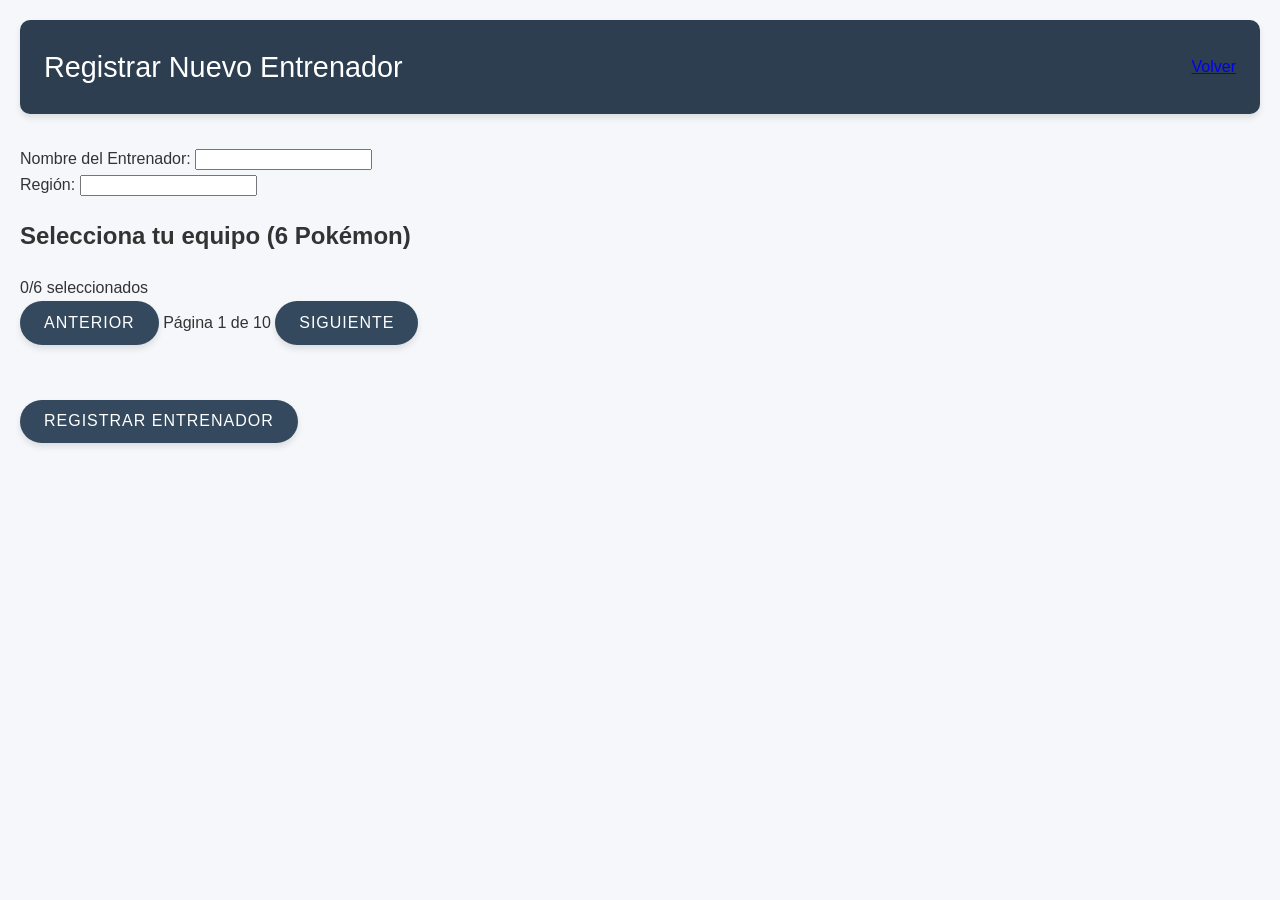
==== register.html @ a532c2db "Se agrega el Proyecto" ====
<!DOCTYPE html>
<html lang="es">
<head>
  <meta charset="UTF-8">
  <meta name="viewport" content="width=device-width, initial-scale=1.0">
  <title>Registrar Entrenador</title>
  <link rel="stylesheet" href="styles/main.css">
</head>
<body>
  <header>
    <h1>Registrar Nuevo Entrenador</h1>
    <a href="index.html">Volver</a>
  </header>
  
  <main>
    <form id="trainer-form">
      <div>
        <label for="name">Nombre del Entrenador:</label>
        <input type="text" id="name" required>
      </div>
      
      <div>
        <label for="region">Región:</label>
        <input type="text" id="region" required>
      </div>
      
      <h2>Selecciona tu equipo (6 Pokémon)</h2>
      <div id="selected-count">0/6 seleccionados</div>
      
      <div class="pagination">
        <button type="button" id="prev-page">Anterior</button>
        <span id="page-info">Página 1 de 10</span>
        <button type="button" id="next-page">Siguiente</button>
      </div>
      
      <div id="pokemon-grid"></div>
      
      <button type="submit">Registrar Entrenador</button>
    </form>
  </main>
  
  <script src="js/storage.js"></script>
  <script src="js/trainer.js"></script>
  <script src="js/pokemon.js"></script>
  <script src="js/register.js"></script>
</body>
</html>
---- styles/main.css ----
:root {
  --primary-color: #2c3e50;
  --secondary-color: #34495e;
  --light-color: #ecf0f1;
  --accent-color: #7f8c8d;
  --card-bg: #ffffff;
  --shadow: 0 4px 6px rgba(0, 0, 0, 0.1);
  --transition: all 0.3s ease;
  --selection-glow: rgba(44, 62, 80, 0.2);
}

body {
  font-family: 'Segoe UI', Tahoma, Geneva, Verdana, sans-serif;
  background-color: #f5f7fa;
  color: #333;
  line-height: 1.6;
  margin: 0;
  padding: 20px;
}

/* Encabezado */
header {
  background-color: var(--primary-color);
  color: white;
  padding: 1.5rem;
  border-radius: 10px;
  margin-bottom: 2rem;
  box-shadow: var(--shadow);
  display: flex;
  justify-content: space-between;
  align-items: center;
}

h1 {
  margin: 0;
  font-weight: 500;
  font-size: 1.8rem;
}

/* Botones */
button, .button {
  background-color: var(--secondary-color);
  color: white;
  border: none;
  padding: 0.8rem 1.5rem;
  border-radius: 25px;
  cursor: pointer;
  font-size: 1rem;
  transition: var(--transition);
  box-shadow: var(--shadow);
  text-transform: uppercase;
  letter-spacing: 1px;
  font-weight: 500;
}

button:hover, .button:hover {
  background-color: var(--primary-color);
  transform: translateY(-2px);
}

/* Tarjetas de Entrenadores */
.trainers-grid {
  display: grid;
  grid-template-columns: repeat(auto-fill, minmax(320px, 1fr));
  gap: 1.5rem;
}

.trainer-card {
  background-color: var(--card-bg);
  border-radius: 12px;
  overflow: hidden;
  box-shadow: var(--shadow);
  transition: var(--transition);
}

.trainer-card:hover {
  transform: translateY(-5px);
  box-shadow: 0 10px 20px rgba(0, 0, 0, 0.1);
}

.trainer-header {
  background-color: var(--secondary-color);
  color: white;
  padding: 1.2rem;
  border-top-left-radius: 12px;
  border-top-right-radius: 12px;
}

.trainer-header h2 {
  margin: 0;
  font-size: 1.4rem;
  font-weight: 500;
}

.trainer-header p {
  margin: 0.3rem 0 0;
  opacity: 0.9;
  font-size: 0.9rem;
}

/* Equipo Pokémon */
.pokemon-team {
  padding: 1.2rem;
  display: grid;
  grid-template-columns: repeat(auto-fill, minmax(140px, 1fr));
  gap: 1rem;
  background-color: #f8f9fa;
}

.pokemon-card {
  background-color: white;
  border-radius: 8px;
  padding: 1rem;
  box-shadow: 0 2px 4px rgba(0, 0, 0, 0.05);
  transition: var(--transition);
}

.pokemon-card:hover {
  box-shadow: 0 5px 15px rgba(0, 0, 0, 0.1);
}

.pokemon-card h3 {
  margin: 0 0 0.5rem;
  font-size: 1.1rem;
  color: var(--primary-color);
  border-bottom: 1px solid #eee;
  padding-bottom: 0.3rem;
}

/* Formulario de Registro */
.register-container {
  max-width: 800px;
  margin: 0 auto;
  background-color: white;
  border-radius: 12px;
  box-shadow: var(--shadow);
  padding: 2rem;
}

.trainer-form {
  display: flex;
  flex-direction: column;
  gap: 1.5rem;
}

.form-group {
  display: flex;
  flex-direction: column;
}

.form-group label {
  margin-bottom: 0.5rem;
  font-weight: 500;
  color: var(--secondary-color);
}

.form-group input {
  padding: 0.8rem;
  border: 1px solid #ddd;
  border-radius: 8px;
  font-size: 1rem;
  transition: var(--transition);
}

.form-group input:focus {
  border-color: var(--accent-color);
  outline: none;
  box-shadow: 0 0 0 3px rgba(127, 140, 141, 0.2);
}

/* Paginación */
.pagination-controls {
  display: flex;
  justify-content: center;
  align-items: center;
  gap: 15px;
  margin: 20px 0;
}

.page-button {
  background-color: var(--light-color);
  color: var(--primary-color);
  border: none;
  padding: 0.6rem 1.2rem;
  border-radius: 20px;
  cursor: pointer;
  transition: var(--transition);
}

.page-button:hover {
  background-color: #d5dbdb;
}

.page-button:disabled {
  opacity: 0.5;
  cursor: not-allowed;
}

.page-info {
  font-weight: 500;
  color: var(--secondary-color);
}

/* Grid de Pokémon - Efectos Mejorados */
#pokemon-grid {
  display: flex;
  flex-wrap: wrap;
  gap: 12px;
  margin: 20px 0;
  padding-bottom: 15px;
}

.pokemon-selection-card {
  flex: 0 0 auto;
  width: 120px;
  background-color: white;
  border: 2px solid #e0e0e0;
  border-radius: 10px;
  padding: 12px;
  display: flex;
  flex-direction: column;
  align-items: center;
  cursor: pointer;
  transition: all 0.4s cubic-bezier(0.25, 0.8, 0.25, 1);
  box-shadow: 0 2px 5px rgba(0,0,0,0.1);
  position: relative;
  overflow: hidden;
}

.pokemon-selection-card:hover {
  transform: translateY(-5px);
  box-shadow: 0 6px 12px rgba(0,0,0,0.15);
  border-color: var(--accent-color);
}

/* Estado seleccionado */
.pokemon-selection-card.selected {
  animation: cardSelected 0.6s ease forwards;
  border: 2px solid var(--primary-color);
  background: linear-gradient(to bottom, #ffffff 0%, #f8f9fa 100%);
  box-shadow: 0 5px 15px var(--selection-glow);
}

@keyframes cardSelected {
  0% { transform: translateY(0) scale(1); }
  50% { transform: translateY(-8px) scale(1.05); }
  100% { transform: translateY(-3px) scale(1.03); }
}

/* Indicador "Seleccionado" */
.pokemon-selection-card.selected::after {
  content: "✓ SELECCIONADO";
  position: absolute;
  top: 8px;
  right: 8px;
  background-color: var(--primary-color);
  color: white;
  padding: 3px 6px;
  border-radius: 10px;
  font-size: 9px;
  font-weight: bold;
  text-transform: uppercase;
  letter-spacing: 0.5px;
  box-shadow: 0 2px 4px rgba(0,0,0,0.1);
  animation: fadeIn 0.3s ease-out;
  z-index: 2;
}

@keyframes fadeIn {
  from { opacity: 0; transform: translateY(-5px); }
  to { opacity: 1; transform: translateY(0); }
}

/* Efecto de halo */
.pokemon-selection-card.selected::before {
  content: "";
  position: absolute;
  top: -2px;
  left: -2px;
  right: -2px;
  bottom: -2px;
  border-radius: 8px;
  background: radial-gradient(circle at center, rgba(44, 62, 80, 0.1) 0%, transparent 70%);
  animation: pulseGlow 2s infinite;
  z-index: 1;
}

@keyframes pulseGlow {
  0%, 100% { opacity: 0.6; }
  50% { opacity: 0.9; }
}

/* Imagen del Pokémon seleccionado */
.pokemon-selection-card.selected img {
  animation: float 3s ease-in-out infinite;
  filter: drop-shadow(0 3px 5px rgba(44, 62, 80, 0.2));
}

@keyframes float {
  0%, 100% { transform: translateY(0) rotate(0deg); }
  50% { transform: translateY(-6px) rotate(2deg); }
}

.pokemon-selection-card img {
  width: 64px;
  height: 64px;
  object-fit: contain;
  margin-bottom: 8px;
  transition: all 0.3s ease;
}

.pokemon-selection-card p {
  margin: 0;
  font-size: 14px;
  text-align: center;
  color: var(--primary-color);
  font-weight: 500;
}

/* Contador de selección mejorado */
.selected-counter {
  position: relative;
  display: inline-block;
  padding: 8px 16px;
  background: white;
  border-radius: 20px;
  font-weight: 600;
  color: var(--primary-color);
  box-shadow: 0 3px 10px rgba(0,0,0,0.1);
  border: 2px solid var(--accent-color);
  overflow: hidden;
  transition: all 0.4s ease;
  text-align: center;
  margin: 1rem 0;
}

.selected-counter::after {
  content: "";
  position: absolute;
  top: 0;
  left: 0;
  width: var(--selection-progress, 0%);
  height: 100%;
  background: linear-gradient(90deg, rgba(127, 140, 141, 0.1) 0%, rgba(236, 240, 241, 0.3) 100%);
  transition: width 0.6s ease;
  z-index: 0;
}

/* Tipos de Pokémon mejorados */
.type-electric { 
  background-color: #f8f8e0;
  color: #b0a800;
  border-left: 3px solid #f0e800;
}

.type-water { 
  background-color: #e0f0f8;
  color: #0077b0;
  border-left: 3px solid #0090e8;
}

.type-fire { 
  background-color: #f8e8e0;
  color: #c04000;
  border-left: 3px solid #f05000;
}

.type-grass { 
  background-color: #e8f8e0;
  color: #40a000;
  border-left: 3px solid #50c000;
}

.type-normal { 
  background-color: #f0f0f0;
  color: #707070;
  border-left: 3px solid #a0a0a0;
}

/* Movimientos Pokémon */
.pokemon-card ul {
  padding-left: 1.2rem;
  margin: 0.5rem 0 0;
}

.pokemon-card li {
  font-size: 0.8rem;
  margin-bottom: 0.3rem;
  color: #555;
}

/* Botón de enviar */
.submit-button {
  background-color: var(--primary-color);
  color: white;
  border: none;
  padding: 1rem;
  border-radius: 8px;
  font-size: 1rem;
  font-weight: 500;
  cursor: pointer;
  transition: var(--transition);
  margin-top: 1rem;
  text-transform: uppercase;
  letter-spacing: 1px;
}

.submit-button:hover {
  background-color: var(--secondary-color);
  transform: translateY(-2px);
  box-shadow: 0 4px 8px rgba(0, 0, 0, 0.1);
}

/* Efecto de shake para el contador */
.selected-counter.shake {
  animation: shake 0.5s ease;
}

@keyframes shake {
  0%, 100% { transform: translateX(0); }
  20%, 60% { transform: translateX(-5px); }
  40%, 80% { transform: translateX(5px); }
}

/* Efecto de completado */
.selected-counter.completed {
  animation: celebration 0.8s ease;
  background: linear-gradient(to right, var(--light-color), var(--accent-color));
  color: white;
  border-color: var(--primary-color);
}

@keyframes celebration {
  0%, 100% { transform: scale(1); }
  25%, 75% { transform: scale(1.05); }
  50% { transform: scale(1.08); }
}
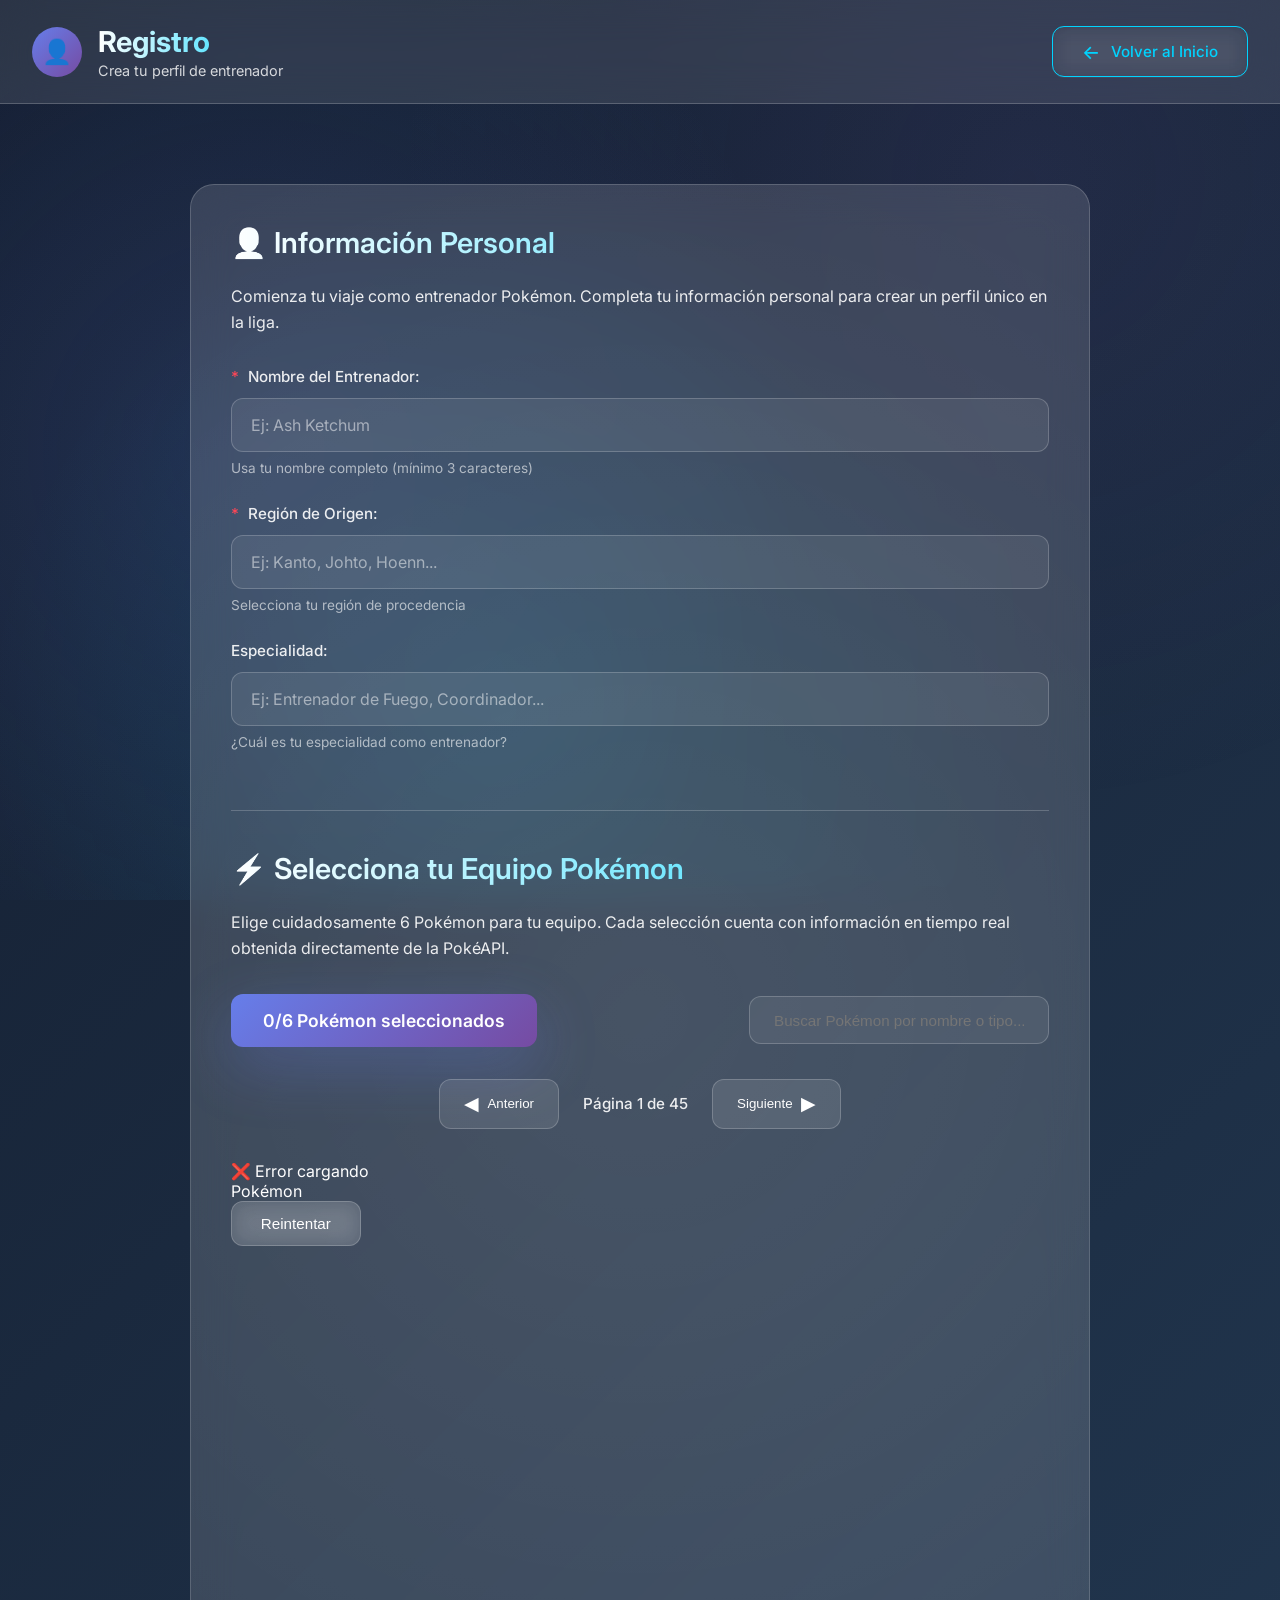
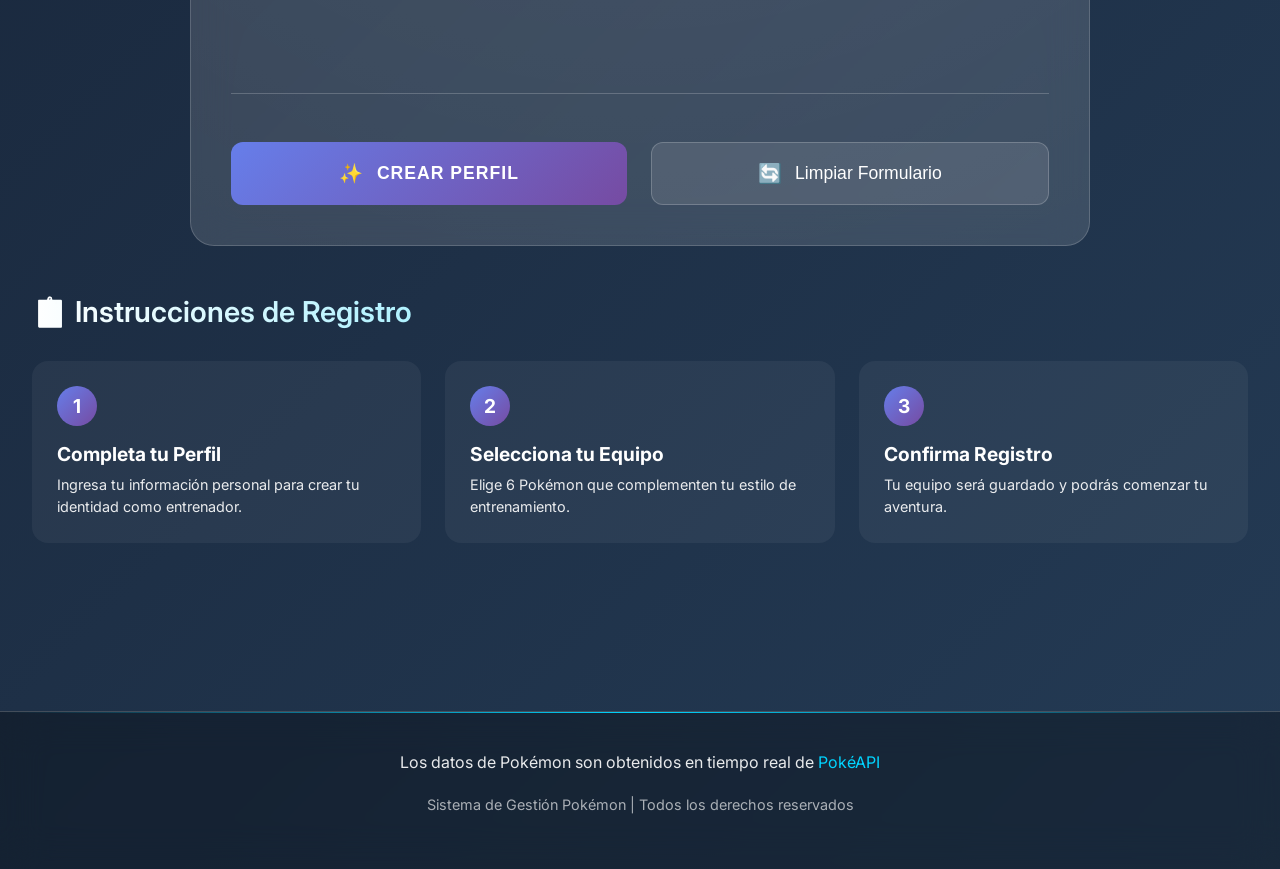
==== commit e209df9a: "update" ====
--- a/register.html
+++ b/register.html
@@ -3,45 +3,227 @@
 <head>
   <meta charset="UTF-8">
   <meta name="viewport" content="width=device-width, initial-scale=1.0">
-  <title>Registrar Entrenador</title>
+  <title>Registro | Pokémon League</title>
   <link rel="stylesheet" href="styles/main.css">
+  <link href="https://fonts.googleapis.com/css2?family=Inter:wght@300;400;500;600;700;800&display=swap" rel="stylesheet">
+  <link rel="icon" type="image/x-icon" href="https://img.icons8.com/color/96/000000/pokeball.png">
 </head>
 <body>
+  <!-- Header -->
   <header>
-    <h1>Registrar Nuevo Entrenador</h1>
-    <a href="index.html">Volver</a>
-  </header>
-  
-  <main>
-    <form id="trainer-form">
-      <div>
-        <label for="name">Nombre del Entrenador:</label>
-        <input type="text" id="name" required>
+    <div class="header-content">
+      <div class="logo-container">
+        <div class="logo">
+          <span style="color: white;">👤</span>
+        </div>
+        <div class="logo-text">
+          <h1>Registro</h1>
+          <p class="subtitle">Crea tu perfil de entrenador</p>
+        </div>
       </div>
       
-      <div>
-        <label for="region">Región:</label>
-        <input type="text" id="region" required>
+      <div class="header-actions">
+        <a href="index.html" class="button secondary">
+          <span class="button-icon">←</span> Volver al Inicio
+        </a>
       </div>
-      
-      <h2>Selecciona tu equipo (6 Pokémon)</h2>
-      <div id="selected-count">0/6 seleccionados</div>
-      
-      <div class="pagination">
-        <button type="button" id="prev-page">Anterior</button>
-        <span id="page-info">Página 1 de 10</span>
-        <button type="button" id="next-page">Siguiente</button>
+    </div>
+  </header>
+
+  <!-- Form Container -->
+  <main class="container">
+    <div class="form-container">
+      <form id="trainer-form" class="trainer-form">
+        <!-- Sección Información Personal -->
+        <div class="form-section">
+          <h2>👤 Información Personal</h2>
+          <p class="section-description">
+            Comienza tu viaje como entrenador Pokémon. Completa tu información personal
+            para crear un perfil único en la liga.
+          </p>
+          
+          <div class="form-group">
+            <label for="name">
+              <span class="required">*</span> Nombre del Entrenador:
+            </label>
+            <input type="text" id="name" required 
+                  placeholder="Ej: Ash Ketchum" 
+                  minlength="3" maxlength="50">
+            <div class="help-text">Usa tu nombre completo (mínimo 3 caracteres)</div>
+          </div>
+          
+          <div class="form-group">
+            <label for="region">
+              <span class="required">*</span> Región de Origen:
+            </label>
+            <input type="text" id="region" required 
+                  placeholder="Ej: Kanto, Johto, Hoenn..." 
+                  minlength="3" maxlength="30">
+            <div class="help-text">Selecciona tu región de procedencia</div>
+          </div>
+          
+          <div class="form-group">
+            <label for="specialty">Especialidad:</label>
+            <input type="text" id="specialty" 
+                  placeholder="Ej: Entrenador de Fuego, Coordinador...">
+            <div class="help-text">¿Cuál es tu especialidad como entrenador?</div>
+          </div>
+        </div>
+        
+        <!-- Sección Selección de Equipo -->
+        <div class="form-section">
+          <h2>⚡ Selecciona tu Equipo Pokémon</h2>
+          <p class="section-description">
+            Elige cuidadosamente 6 Pokémon para tu equipo. Cada selección cuenta 
+            con información en tiempo real obtenida directamente de la PokéAPI.
+          </p>
+          
+          <div class="selection-info">
+            <div id="selected-count" class="selected-counter">0/6 Pokémon seleccionados</div>
+            <div class="search-box">
+              <input type="text" id="pokemon-search" 
+                    placeholder="Buscar Pokémon por nombre o tipo...">
+            </div>
+          </div>
+          
+          <!-- Controles de Paginación -->
+          <div class="pagination-controls">
+            <button type="button" id="prev-page" class="page-button">
+              <span class="button-icon">◀</span> Anterior
+            </button>
+            <span id="page-info" class="page-info">Página 1 de 45</span>
+            <button type="button" id="next-page" class="page-button">
+              Siguiente <span class="button-icon">▶</span>
+            </button>
+          </div>
+          
+          <!-- Loading Indicator -->
+          <div id="loading-indicator" class="loading-indicator" style="display: none;">
+            <div class="spinner"></div>
+            <p>Cargando Pokémon desde la PokéAPI...</p>
+          </div>
+          
+          <!-- Grid de Pokémon -->
+          <div id="pokemon-grid" class="pokemon-selection-grid">
+            <!-- Pokémon se cargarán dinámicamente -->
+          </div>
+        </div>
+        
+        <!-- Botones de Acción -->
+        <div class="form-actions">
+          <button type="submit" class="submit-button">
+            <span class="button-icon">✨</span> Crear Perfil
+          </button>
+          <button type="button" class="reset-button" onclick="document.getElementById('trainer-form').reset()">
+            <span class="button-icon">🔄</span> Limpiar Formulario
+          </button>
+        </div>
+      </form>
+    </div>
+    
+    <!-- Instrucciones -->
+    <div class="form-section" style="margin-top: 3rem;">
+      <h2>📋 Instrucciones de Registro</h2>
+      <div class="instructions-grid">
+        <div class="instruction-card">
+          <div class="instruction-number">1</div>
+          <h3>Completa tu Perfil</h3>
+          <p>Ingresa tu información personal para crear tu identidad como entrenador.</p>
+        </div>
+        <div class="instruction-card">
+          <div class="instruction-number">2</div>
+          <h3>Selecciona tu Equipo</h3>
+          <p>Elige 6 Pokémon que complementen tu estilo de entrenamiento.</p>
+        </div>
+        <div class="instruction-card">
+          <div class="instruction-number">3</div>
+          <h3>Confirma Registro</h3>
+          <p>Tu equipo será guardado y podrás comenzar tu aventura.</p>
+        </div>
       </div>
-      
-      <div id="pokemon-grid"></div>
-      
-      <button type="submit">Registrar Entrenador</button>
-    </form>
+    </div>
   </main>
+
+  <!-- Footer -->
+  <footer>
+    <p>Los datos de Pokémon son obtenidos en tiempo real de <a href="https://pokeapi.co/" target="_blank">PokéAPI</a></p>
+    <p class="footer-note">Sistema de Gestión Pokémon | Todos los derechos reservados</p>
+  </footer>
+
   
+  <!-- Estilos adicionales para register.html -->
+  <style>
+    .feature-grid, .instructions-grid {
+      display: grid;
+      grid-template-columns: repeat(auto-fit, minmax(280px, 1fr));
+      gap: 1.5rem;
+      margin-top: 2rem;
+    }
+    
+    .feature-card, .instruction-card {
+      background: rgba(255, 255, 255, 0.05);
+      border-radius: var(--border-radius-md);
+      padding: 1.5rem;
+      transition: var(--transition-smooth);
+      border: 1px solid transparent;
+    }
+    
+    .feature-card:hover, .instruction-card:hover {
+      background: rgba(255, 255, 255, 0.1);
+      border-color: var(--glass-border);
+      transform: translateY(-5px);
+    }
+    
+    .feature-icon {
+      font-size: 2rem;
+      margin-bottom: 1rem;
+    }
+    
+    .feature-card h3, .instruction-card h3 {
+      font-size: 1.2rem;
+      margin-bottom: 0.5rem;
+      color: white;
+    }
+    
+    .feature-card p, .instruction-card p {
+      color: var(--text-secondary);
+      font-size: 0.9rem;
+      line-height: 1.5;
+    }
+    
+    .instruction-number {
+      width: 40px;
+      height: 40px;
+      background: var(--primary-gradient);
+      border-radius: 50%;
+      display: flex;
+      align-items: center;
+      justify-content: center;
+      font-weight: bold;
+      font-size: 1.2rem;
+      margin-bottom: 1rem;
+    }
+  </style>
+
+    <!-- Scripts -->
+  <script src="js/pokemon.js"></script>
+  <script src="js/trainer.js"></script>
   <script src="js/storage.js"></script>
-  <script src="js/trainer.js"></script>
-  <script src="js/pokemon.js"></script>
   <script src="js/register.js"></script>
+
+  <script>
+console.log('=== DEBUG: Antes de register.js ===');
+console.log('Document readyState:', document.readyState);
+console.log('Elementos encontrados:');
+console.log('  trainer-form:', document.getElementById('trainer-form'));
+console.log('  prev-page:', document.getElementById('prev-page'));
+console.log('  next-page:', document.getElementById('next-page'));
+
+// Verificar errores en scripts anteriores
+window.addEventListener('error', function(e) {
+    console.error('❌ ERROR GLOBAL:', e.message, 'en', e.filename);
+});
+</script>
+
 </body>
 </html>
--- a/styles/main.css
+++ b/styles/main.css
@@ -1,194 +1,610 @@
+/* ===== VARIABLES CSS MODERNAS ===== */
 :root {
-  --primary-color: #2c3e50;
-  --secondary-color: #34495e;
-  --light-color: #ecf0f1;
-  --accent-color: #7f8c8d;
-  --card-bg: #ffffff;
-  --shadow: 0 4px 6px rgba(0, 0, 0, 0.1);
-  --transition: all 0.3s ease;
-  --selection-glow: rgba(44, 62, 80, 0.2);
+  --primary-gradient: linear-gradient(135deg, #667eea 0%, #764ba2 100%);
+  --secondary-gradient: linear-gradient(135deg, #f093fb 0%, #f5576c 100%);
+  --dark-gradient: linear-gradient(135deg, #141E30 0%, #243B55 100%);
+  --glass-bg: rgba(255, 255, 255, 0.1);
+  --glass-border: rgba(255, 255, 255, 0.2);
+  --shadow-primary: 0 20px 60px rgba(102, 126, 234, 0.3);
+  --shadow-secondary: 0 10px 40px rgba(118, 75, 162, 0.2);
+  --card-shadow: 0 8px 32px rgba(31, 38, 135, 0.37);
+  --text-primary: #ffffff;
+  --text-secondary: rgba(255, 255, 255, 0.9);
+  --accent-color: #00d4ff;
+  --success-color: #00ff88;
+  --warning-color: #ffcc00;
+  --danger-color: #ff4757;
+  --transition-smooth: all 0.4s cubic-bezier(0.4, 0, 0.2, 1);
+  --border-radius-lg: 24px;
+  --border-radius-md: 16px;
+  --border-radius-sm: 12px;
+}
+
+/* ===== RESET Y ESTILOS BASE ===== */
+* {
+  margin: 0;
+  padding: 0;
+  box-sizing: border-box;
+}
+
+html {
+  scroll-behavior: smooth;
 }
 
 body {
-  font-family: 'Segoe UI', Tahoma, Geneva, Verdana, sans-serif;
-  background-color: #f5f7fa;
-  color: #333;
+  font-family: 'Inter', -apple-system, BlinkMacSystemFont, 'Segoe UI', Roboto, sans-serif;
+  background: var(--dark-gradient);
+  color: var(--text-primary);
+  min-height: 100vh;
+  position: relative;
+  overflow-x: hidden;
+}
+
+/* Efecto de partículas en el fondo */
+body::before {
+  content: '';
+  position: fixed;
+  top: 0;
+  left: 0;
+  width: 100%;
+  height: 100%;
+  background: 
+    radial-gradient(circle at 20% 50%, rgba(102, 126, 234, 0.15) 0%, transparent 50%),
+    radial-gradient(circle at 80% 20%, rgba(118, 75, 162, 0.1) 0%, transparent 50%),
+    radial-gradient(circle at 40% 80%, rgba(0, 212, 255, 0.1) 0%, transparent 50%);
+  z-index: -1;
+}
+
+/* ===== HEADER ELEGANTE ===== */
+header {
+  background: var(--glass-bg);
+  backdrop-filter: blur(20px);
+  -webkit-backdrop-filter: blur(20px);
+  border-bottom: 1px solid var(--glass-border);
+  padding: 1.5rem 2rem;
+  position: sticky;
+  top: 0;
+  z-index: 1000;
+  animation: slideDown 0.6s ease;
+}
+
+.header-content {
+  display: flex;
+  justify-content: space-between;
+  align-items: center;
+  max-width: 1400px;
+  margin: 0 auto;
+}
+
+.logo-container {
+  display: flex;
+  align-items: center;
+  gap: 1rem;
+}
+
+.logo {
+  width: 50px;
+  height: 50px;
+  background: var(--primary-gradient);
+  border-radius: 50%;
+  display: flex;
+  align-items: center;
+  justify-content: center;
+  font-size: 1.5rem;
+  animation: float 3s ease-in-out infinite;
+}
+
+.logo-text {
+  display: flex;
+  flex-direction: column;
+}
+
+.logo-text h1 {
+  font-size: 1.8rem;
+  font-weight: 700;
+  background: linear-gradient(to right, #fff, var(--accent-color));
+  -webkit-background-clip: text;
+  -webkit-text-fill-color: transparent;
+  background-clip: text;
+}
+
+.logo-text .subtitle {
+  font-size: 0.9rem;
+  opacity: 0.8;
+  margin-top: 0.2rem;
+}
+
+.header-actions {
+  display: flex;
+  gap: 1rem;
+}
+
+/* ===== BOTONES PREMIUM ===== */
+.button {
+  position: relative;
+  background: var(--glass-bg);
+  border: 1px solid var(--glass-border);
+  color: white;
+  padding: 0.8rem 1.8rem;
+  border-radius: var(--border-radius-sm);
+  font-size: 0.95rem;
+  font-weight: 500;
+  cursor: pointer;
+  transition: var(--transition-smooth);
+  overflow: hidden;
+  backdrop-filter: blur(10px);
+  display: inline-flex;
+  align-items: center;
+  gap: 0.7rem;
+  text-decoration: none;
+}
+
+.button::before {
+  content: '';
+  position: absolute;
+  top: 0;
+  left: -100%;
+  width: 100%;
+  height: 100%;
+  background: linear-gradient(90deg, transparent, rgba(255, 255, 255, 0.2), transparent);
+  transition: left 0.6s;
+}
+
+.button:hover {
+  transform: translateY(-2px);
+  box-shadow: var(--shadow-primary);
+  background: rgba(255, 255, 255, 0.15);
+}
+
+.button:hover::before {
+  left: 100%;
+}
+
+.button.primary {
+  background: var(--primary-gradient);
+  border: none;
+}
+
+.button.secondary {
+  background: transparent;
+  border: 1px solid var(--accent-color);
+  color: var(--accent-color);
+}
+
+.button-icon {
+  font-size: 1.2rem;
+  transition: transform 0.3s ease;
+}
+
+.button:hover .button-icon {
+  transform: scale(1.2);
+}
+
+/* ===== MAIN CONTAINER ===== */
+.container {
+  max-width: 1400px;
+  margin: 0 auto;
+  padding: 2rem;
+}
+
+/* ===== HERO SECTION ===== */
+.hero-section {
+  text-align: center;
+  padding: 4rem 2rem;
+  margin-bottom: 3rem;
+}
+
+.hero-title {
+  font-size: 3.5rem;
+  font-weight: 800;
+  background: linear-gradient(to right, #fff, var(--accent-color));
+  -webkit-background-clip: text;
+  -webkit-text-fill-color: transparent;
+  background-clip: text;
+  margin-bottom: 1.5rem;
+  animation: fadeInUp 0.8s ease;
+}
+
+.hero-subtitle {
+  font-size: 1.2rem;
+  opacity: 0.9;
+  max-width: 600px;
+  margin: 0 auto 2rem;
   line-height: 1.6;
-  margin: 0;
-  padding: 20px;
-}
-
-/* Encabezado */
-header {
-  background-color: var(--primary-color);
+  animation: fadeInUp 0.8s ease 0.2s both;
+}
+
+
+/* ===== TRAINER CARDS ELEGANTES ===== */
+.trainers-grid {
+  display: grid;
+  grid-template-columns: repeat(auto-fill, minmax(380px, 1fr));
+  gap: 2rem;
+  margin: 3rem 0;
+}
+
+.trainer-card {
+  background: var(--glass-bg);
+  backdrop-filter: blur(20px);
+  border: 1px solid var(--glass-border);
+  border-radius: var(--border-radius-lg);
+  overflow: hidden;
+  transition: var(--transition-smooth);
+  position: relative;
+  animation: fadeIn 0.6s ease;
+}
+
+.trainer-card::before {
+  content: '';
+  position: absolute;
+  top: 0;
+  left: 0;
+  right: 0;
+  height: 4px;
+  background: var(--primary-gradient);
+  opacity: 0;
+  transition: opacity 0.3s ease;
+}
+
+.trainer-card:hover {
+  transform: translateY(-10px);
+  box-shadow: var(--shadow-primary);
+}
+
+.trainer-card:hover::before {
+  opacity: 1;
+}
+
+.trainer-header {
+  padding: 1.5rem;
+  background: rgba(0, 0, 0, 0.2);
+  border-bottom: 1px solid var(--glass-border);
+  position: relative;
+  overflow: hidden;
+}
+
+.trainer-header::after {
+  content: '';
+  position: absolute;
+  top: -50%;
+  right: -50%;
+  width: 100%;
+  height: 200%;
+  background: linear-gradient(45deg, transparent 30%, rgba(255, 255, 255, 0.1) 50%, transparent 70%);
+  transform: rotate(30deg);
+  animation: shine 3s infinite linear;
+}
+
+.trainer-avatar {
+  width: 70px;
+  height: 70px;
+  background: var(--secondary-gradient);
+  border-radius: 50%;
+  margin-bottom: 1rem;
+  display: flex;
+  align-items: center;
+  justify-content: center;
+  font-size: 1.8rem;
+  font-weight: bold;
+  box-shadow: 0 4px 20px rgba(0, 0, 0, 0.3);
+}
+
+.trainer-name {
+  font-size: 1.5rem;
+  font-weight: 600;
+  margin-bottom: 0.5rem;
+}
+
+.trainer-info {
+  display: flex;
+  gap: 1rem;
+  margin-top: 0.8rem;
+}
+
+.region-badge, .specialty-badge {
+  padding: 0.4rem 1rem;
+  border-radius: 20px;
+  font-size: 0.85rem;
+  font-weight: 500;
+  backdrop-filter: blur(10px);
+}
+
+.region-badge {
+  background: rgba(0, 212, 255, 0.2);
+  color: var(--accent-color);
+  border: 1px solid rgba(0, 212, 255, 0.3);
+}
+
+.specialty-badge {
+  background: rgba(255, 255, 255, 0.1);
   color: white;
+  border: 1px solid rgba(255, 255, 255, 0.2);
+}
+
+.trainer-stats {
+  display: grid;
+  grid-template-columns: repeat(3, 1fr);
+  gap: 1rem;
   padding: 1.5rem;
-  border-radius: 10px;
-  margin-bottom: 2rem;
-  box-shadow: var(--shadow);
-  display: flex;
-  justify-content: space-between;
-  align-items: center;
-}
-
-h1 {
-  margin: 0;
-  font-weight: 500;
-  font-size: 1.8rem;
-}
-
-/* Botones */
-button, .button {
-  background-color: var(--secondary-color);
-  color: white;
-  border: none;
-  padding: 0.8rem 1.5rem;
-  border-radius: 25px;
-  cursor: pointer;
-  font-size: 1rem;
-  transition: var(--transition);
-  box-shadow: var(--shadow);
+  background: rgba(0, 0, 0, 0.1);
+}
+
+.stat {
+  text-align: center;
+  padding: 1rem;
+  background: rgba(255, 255, 255, 0.05);
+  border-radius: var(--border-radius-sm);
+  transition: var(--transition-smooth);
+}
+
+.stat:hover {
+  background: rgba(255, 255, 255, 0.1);
+  transform: translateY(-2px);
+}
+
+.stat-label {
+  display: block;
+  font-size: 0.8rem;
+  opacity: 0.7;
+  margin-bottom: 0.5rem;
   text-transform: uppercase;
   letter-spacing: 1px;
+}
+
+.stat-value {
+  display: block;
+  font-size: 1.5rem;
+  font-weight: 700;
+}
+
+.stat-value.complete {
+  color: var(--success-color);
+}
+
+.stat-value.incomplete {
+  color: var(--warning-color);
+}
+
+/* ===== POKÉMON CARDS EN EQUIPO ===== */
+.pokemon-team {
+  padding: 1.5rem;
+}
+
+.team-title {
+  font-size: 1.1rem;
+  font-weight: 600;
+  margin-bottom: 1.2rem;
+  display: flex;
+  align-items: center;
+  gap: 0.5rem;
+}
+
+.team-title::before {
+  content: '⚡';
+  font-size: 1.2rem;
+}
+
+.team-grid {
+  display: grid;
+  grid-template-columns: repeat(3, 1fr);
+  gap: 1rem;
+}
+
+.pokemon-card {
+  background: rgba(255, 255, 255, 0.05);
+  border-radius: var(--border-radius-sm);
+  padding: 1rem;
+  text-align: center;
+  transition: var(--transition-smooth);
+  border: 1px solid transparent;
+  position: relative;
+  overflow: hidden;
+}
+
+.pokemon-card:hover {
+  background: rgba(255, 255, 255, 0.1);
+  border-color: var(--glass-border);
+  transform: translateY(-3px);
+}
+
+.pokemon-card img {
+  width: 70px;
+  height: 70px;
+  filter: drop-shadow(0 4px 8px rgba(0, 0, 0, 0.3));
+  transition: transform 0.3s ease;
+}
+
+.pokemon-card:hover img {
+  transform: scale(1.1) rotate(5deg);
+}
+
+.pokemon-name {
+  font-size: 0.9rem;
+  font-weight: 600;
+  margin: 0.5rem 0;
+}
+
+.pokemon-type {
+  font-size: 0.75rem;
+  padding: 0.3rem 0.8rem;
+  border-radius: 15px;
+  display: inline-block;
   font-weight: 500;
-}
-
-button:hover, .button:hover {
-  background-color: var(--primary-color);
+  margin-top: 0.3rem;
+}
+
+/* ===== FORMULARIO DE REGISTRO PREMIUM ===== */
+.form-container {
+  background: var(--glass-bg);
+  backdrop-filter: blur(20px);
+  border: 1px solid var(--glass-border);
+  border-radius: var(--border-radius-lg);
+  padding: 2.5rem;
+  margin: 3rem auto;
+  max-width: 900px;
+  animation: fadeIn 0.8s ease;
+  position: relative;
+  overflow: hidden;
+}
+
+.form-container::before {
+  content: '';
+  position: absolute;
+  top: -50%;
+  left: -50%;
+  width: 200%;
+  height: 200%;
+  background: radial-gradient(circle, rgba(255,255,255,0.1) 0%, transparent 70%);
+  z-index: -1;
+}
+
+.form-section {
+  margin-bottom: 2.5rem;
+  padding-bottom: 2rem;
+  border-bottom: 1px solid var(--glass-border);
+  animation: slideInLeft 0.6s ease;
+}
+
+.form-section:last-child {
+  border-bottom: none;
+}
+
+.form-section h2 {
+  font-size: 1.8rem;
+  font-weight: 600;
+  margin-bottom: 1.5rem;
+  background: linear-gradient(to right, #fff, var(--accent-color));
+  -webkit-background-clip: text;
+  -webkit-text-fill-color: transparent;
+  background-clip: text;
+}
+
+.section-description {
+  color: var(--text-secondary);
+  line-height: 1.6;
+  margin-bottom: 2rem;
+  font-size: 1rem;
+}
+
+.form-group {
+  margin-bottom: 1.8rem;
+  animation: fadeInUp 0.5s ease;
+}
+
+.form-group label {
+  display: block;
+  margin-bottom: 0.7rem;
+  font-weight: 500;
+  font-size: 0.95rem;
+  color: var(--text-secondary);
+}
+
+.required {
+  color: var(--danger-color);
+  margin-right: 0.3rem;
+}
+
+.form-group input {
+  width: 100%;
+  padding: 1rem 1.2rem;
+  background: rgba(255, 255, 255, 0.07);
+  border: 1px solid var(--glass-border);
+  border-radius: var(--border-radius-sm);
+  color: white;
+  font-size: 1rem;
+  transition: var(--transition-smooth);
+  font-family: 'Inter', sans-serif;
+}
+
+.form-group input:focus {
+  outline: none;
+  border-color: var(--accent-color);
+  background: rgba(255, 255, 255, 0.1);
+  box-shadow: 0 0 0 3px rgba(0, 212, 255, 0.1);
+}
+
+.form-group input::placeholder {
+  color: rgba(255, 255, 255, 0.5);
+}
+
+.help-text {
+  font-size: 0.85rem;
+  color: rgba(255, 255, 255, 0.6);
+  margin-top: 0.5rem;
+}
+
+/* ===== SELECTOR DE POKÉMON ===== */
+.selection-info {
+  display: flex;
+  justify-content: space-between;
+  align-items: center;
+  margin-bottom: 2rem;
+  flex-wrap: wrap;
+  gap: 1.5rem;
+  animation: fadeInUp 0.6s ease;
+}
+
+.selected-counter {
+  background: var(--primary-gradient);
+  padding: 1rem 2rem;
+  border-radius: var(--border-radius-sm);
+  font-weight: 600;
+  font-size: 1.1rem;
+  box-shadow: var(--shadow-primary);
+  transition: var(--transition-smooth);
+  position: relative;
+  overflow: hidden;
+}
+
+.selected-counter.completed {
+  background: var(--success-color);
+  color: #000;
+  animation: pulse 2s infinite;
+}
+
+.search-box input {
+  padding: 0.9rem 1.5rem;
+  background: rgba(255, 255, 255, 0.07);
+  border: 1px solid var(--glass-border);
+  border-radius: var(--border-radius-sm);
+  color: white;
+  width: 300px;
+  font-size: 0.95rem;
+  transition: var(--transition-smooth);
+}
+
+.search-box input:focus {
+  outline: none;
+  border-color: var(--accent-color);
+  box-shadow: 0 0 0 3px rgba(0, 212, 255, 0.1);
+}
+
+.pagination-controls {
+  display: flex;
+  justify-content: center;
+  align-items: center;
+  gap: 1.5rem;
+  margin: 2rem 0;
+  animation: fadeInUp 0.6s ease 0.2s both;
+}
+
+.page-button {
+  background: rgba(255, 255, 255, 0.1);
+  border: 1px solid var(--glass-border);
+  color: white;
+  padding: 0.8rem 1.5rem;
+  border-radius: var(--border-radius-sm);
+  cursor: pointer;
+  transition: var(--transition-smooth);
+  display: flex;
+  align-items: center;
+  gap: 0.5rem;
+  font-weight: 500;
+}
+
+.page-button:hover:not(:disabled) {
+  background: rgba(255, 255, 255, 0.2);
   transform: translateY(-2px);
-}
-
-/* Tarjetas de Entrenadores */
-.trainers-grid {
-  display: grid;
-  grid-template-columns: repeat(auto-fill, minmax(320px, 1fr));
-  gap: 1.5rem;
-}
-
-.trainer-card {
-  background-color: var(--card-bg);
-  border-radius: 12px;
-  overflow: hidden;
-  box-shadow: var(--shadow);
-  transition: var(--transition);
-}
-
-.trainer-card:hover {
-  transform: translateY(-5px);
-  box-shadow: 0 10px 20px rgba(0, 0, 0, 0.1);
-}
-
-.trainer-header {
-  background-color: var(--secondary-color);
-  color: white;
-  padding: 1.2rem;
-  border-top-left-radius: 12px;
-  border-top-right-radius: 12px;
-}
-
-.trainer-header h2 {
-  margin: 0;
-  font-size: 1.4rem;
-  font-weight: 500;
-}
-
-.trainer-header p {
-  margin: 0.3rem 0 0;
-  opacity: 0.9;
-  font-size: 0.9rem;
-}
-
-/* Equipo Pokémon */
-.pokemon-team {
-  padding: 1.2rem;
-  display: grid;
-  grid-template-columns: repeat(auto-fill, minmax(140px, 1fr));
-  gap: 1rem;
-  background-color: #f8f9fa;
-}
-
-.pokemon-card {
-  background-color: white;
-  border-radius: 8px;
-  padding: 1rem;
-  box-shadow: 0 2px 4px rgba(0, 0, 0, 0.05);
-  transition: var(--transition);
-}
-
-.pokemon-card:hover {
-  box-shadow: 0 5px 15px rgba(0, 0, 0, 0.1);
-}
-
-.pokemon-card h3 {
-  margin: 0 0 0.5rem;
-  font-size: 1.1rem;
-  color: var(--primary-color);
-  border-bottom: 1px solid #eee;
-  padding-bottom: 0.3rem;
-}
-
-/* Formulario de Registro */
-.register-container {
-  max-width: 800px;
-  margin: 0 auto;
-  background-color: white;
-  border-radius: 12px;
-  box-shadow: var(--shadow);
-  padding: 2rem;
-}
-
-.trainer-form {
-  display: flex;
-  flex-direction: column;
-  gap: 1.5rem;
-}
-
-.form-group {
-  display: flex;
-  flex-direction: column;
-}
-
-.form-group label {
-  margin-bottom: 0.5rem;
-  font-weight: 500;
-  color: var(--secondary-color);
-}
-
-.form-group input {
-  padding: 0.8rem;
-  border: 1px solid #ddd;
-  border-radius: 8px;
-  font-size: 1rem;
-  transition: var(--transition);
-}
-
-.form-group input:focus {
-  border-color: var(--accent-color);
-  outline: none;
-  box-shadow: 0 0 0 3px rgba(127, 140, 141, 0.2);
-}
-
-/* Paginación */
-.pagination-controls {
-  display: flex;
-  justify-content: center;
-  align-items: center;
-  gap: 15px;
-  margin: 20px 0;
-}
-
-.page-button {
-  background-color: var(--light-color);
-  color: var(--primary-color);
-  border: none;
-  padding: 0.6rem 1.2rem;
-  border-radius: 20px;
-  cursor: pointer;
-  transition: var(--transition);
-}
-
-.page-button:hover {
-  background-color: #d5dbdb;
 }
 
 .page-button:disabled {
@@ -198,240 +614,384 @@
 
 .page-info {
   font-weight: 500;
-  color: var(--secondary-color);
-}
-
-/* Grid de Pokémon - Efectos Mejorados */
-#pokemon-grid {
-  display: flex;
-  flex-wrap: wrap;
-  gap: 12px;
-  margin: 20px 0;
-  padding-bottom: 15px;
+  color: var(--text-secondary);
+  font-size: 0.95rem;
+}
+
+/* ===== GRID DE POKÉMON ===== */
+.pokemon-selection-grid {
+  display: grid;
+  grid-template-columns: repeat(auto-fill, minmax(150px, 1fr));
+  gap: 1.5rem;
+  min-height: 500px;
+  animation: fadeIn 0.8s ease;
 }
 
 .pokemon-selection-card {
-  flex: 0 0 auto;
-  width: 120px;
-  background-color: white;
-  border: 2px solid #e0e0e0;
-  border-radius: 10px;
-  padding: 12px;
+  background: rgba(255, 255, 255, 0.05);
+  border: 2px solid transparent;
+  border-radius: var(--border-radius-sm);
+  padding: 1.2rem;
   display: flex;
   flex-direction: column;
   align-items: center;
   cursor: pointer;
-  transition: all 0.4s cubic-bezier(0.25, 0.8, 0.25, 1);
-  box-shadow: 0 2px 5px rgba(0,0,0,0.1);
+  transition: var(--transition-smooth);
   position: relative;
   overflow: hidden;
 }
 
 .pokemon-selection-card:hover {
-  transform: translateY(-5px);
-  box-shadow: 0 6px 12px rgba(0,0,0,0.15);
+  background: rgba(255, 255, 255, 0.1);
   border-color: var(--accent-color);
-}
-
-/* Estado seleccionado */
+  transform: translateY(-5px) scale(1.02);
+  box-shadow: 0 10px 30px rgba(0, 212, 255, 0.2);
+}
+
 .pokemon-selection-card.selected {
-  animation: cardSelected 0.6s ease forwards;
-  border: 2px solid var(--primary-color);
-  background: linear-gradient(to bottom, #ffffff 0%, #f8f9fa 100%);
-  box-shadow: 0 5px 15px var(--selection-glow);
-}
-
-@keyframes cardSelected {
-  0% { transform: translateY(0) scale(1); }
-  50% { transform: translateY(-8px) scale(1.05); }
-  100% { transform: translateY(-3px) scale(1.03); }
-}
-
-/* Indicador "Seleccionado" */
-.pokemon-selection-card.selected::after {
-  content: "✓ SELECCIONADO";
-  position: absolute;
-  top: 8px;
-  right: 8px;
-  background-color: var(--primary-color);
-  color: white;
-  padding: 3px 6px;
-  border-radius: 10px;
-  font-size: 9px;
-  font-weight: bold;
-  text-transform: uppercase;
-  letter-spacing: 0.5px;
-  box-shadow: 0 2px 4px rgba(0,0,0,0.1);
-  animation: fadeIn 0.3s ease-out;
-  z-index: 2;
-}
-
-@keyframes fadeIn {
-  from { opacity: 0; transform: translateY(-5px); }
-  to { opacity: 1; transform: translateY(0); }
-}
-
-/* Efecto de halo */
-.pokemon-selection-card.selected::before {
-  content: "";
-  position: absolute;
-  top: -2px;
-  left: -2px;
-  right: -2px;
-  bottom: -2px;
-  border-radius: 8px;
-  background: radial-gradient(circle at center, rgba(44, 62, 80, 0.1) 0%, transparent 70%);
-  animation: pulseGlow 2s infinite;
-  z-index: 1;
-}
-
-@keyframes pulseGlow {
-  0%, 100% { opacity: 0.6; }
-  50% { opacity: 0.9; }
-}
-
-/* Imagen del Pokémon seleccionado */
+  background: rgba(0, 212, 255, 0.1);
+  border-color: var(--accent-color);
+  animation: cardSelect 0.6s ease;
+}
+
+.pokemon-selection-card img {
+  width: 80px;
+  height: 80px;
+  filter: drop-shadow(0 4px 8px rgba(0, 0, 0, 0.4));
+  transition: all 0.4s ease;
+}
+
 .pokemon-selection-card.selected img {
   animation: float 3s ease-in-out infinite;
-  filter: drop-shadow(0 3px 5px rgba(44, 62, 80, 0.2));
-}
-
+  filter: drop-shadow(0 0 15px rgba(0, 212, 255, 0.5));
+}
+
+.pokemon-selection-info {
+  text-align: center;
+  width: 100%;
+  margin-top: 1rem;
+}
+
+.pokemon-name {
+  font-weight: 600;
+  color: white;
+  margin-bottom: 0.5rem;
+  font-size: 1rem;
+}
+
+.pokemon-type {
+  padding: 0.4rem 1rem;
+  border-radius: 15px;
+  font-size: 0.8rem;
+  font-weight: 500;
+  display: inline-block;
+  margin-top: 0.3rem;
+}
+
+.selection-badge {
+  position: absolute;
+  top: 10px;
+  right: 10px;
+  background: var(--accent-color);
+  color: black;
+  width: 28px;
+  height: 28px;
+  border-radius: 50%;
+  display: flex;
+  align-items: center;
+  justify-content: center;
+  font-weight: bold;
+  font-size: 1rem;
+  box-shadow: 0 4px 15px rgba(0, 212, 255, 0.4);
+  animation: bounce 2s infinite;
+}
+
+/* ===== BOTONES DE FORMULARIO ===== */
+.form-actions {
+  display: flex;
+  gap: 1.5rem;
+  margin-top: 3rem;
+  animation: fadeInUp 0.6s ease 0.4s both;
+}
+
+.submit-button {
+  flex: 1;
+  background: var(--primary-gradient);
+  color: white;
+  border: none;
+  padding: 1.2rem 2rem;
+  border-radius: var(--border-radius-sm);
+  font-size: 1.1rem;
+  font-weight: 600;
+  cursor: pointer;
+  transition: var(--transition-smooth);
+  display: flex;
+  align-items: center;
+  justify-content: center;
+  gap: 0.8rem;
+  text-transform: uppercase;
+  letter-spacing: 1px;
+}
+
+.submit-button:hover {
+  transform: translateY(-3px);
+  box-shadow: var(--shadow-primary);
+  background: linear-gradient(135deg, #764ba2 0%, #667eea 100%);
+}
+
+.reset-button {
+  flex: 1;
+  background: rgba(255, 255, 255, 0.1);
+  border: 1px solid var(--glass-border);
+  color: white;
+  padding: 1.2rem 2rem;
+  border-radius: var(--border-radius-sm);
+  font-size: 1.1rem;
+  cursor: pointer;
+  transition: var(--transition-smooth);
+  display: flex;
+  align-items: center;
+  justify-content: center;
+  gap: 0.8rem;
+}
+
+.reset-button:hover {
+  background: rgba(255, 255, 255, 0.2);
+  transform: translateY(-3px);
+}
+
+/* ===== ANIMACIONES ===== */
 @keyframes float {
   0%, 100% { transform: translateY(0) rotate(0deg); }
-  50% { transform: translateY(-6px) rotate(2deg); }
-}
-
-.pokemon-selection-card img {
-  width: 64px;
-  height: 64px;
-  object-fit: contain;
-  margin-bottom: 8px;
-  transition: all 0.3s ease;
-}
-
-.pokemon-selection-card p {
-  margin: 0;
-  font-size: 14px;
+  50% { transform: translateY(-10px) rotate(2deg); }
+}
+
+@keyframes fadeInUp {
+  from {
+    opacity: 0;
+    transform: translateY(30px);
+  }
+  to {
+    opacity: 1;
+    transform: translateY(0);
+  }
+}
+
+@keyframes slideInLeft {
+  from {
+    opacity: 0;
+    transform: translateX(-30px);
+  }
+  to {
+    opacity: 1;
+    transform: translateX(0);
+  }
+}
+
+@keyframes fadeIn {
+  from { opacity: 0; }
+  to { opacity: 1; }
+}
+
+@keyframes slideDown {
+  from {
+    opacity: 0;
+    transform: translateY(-20px);
+  }
+  to {
+    opacity: 1;
+    transform: translateY(0);
+  }
+}
+
+@keyframes pulse {
+  0%, 100% { transform: scale(1); }
+  50% { transform: scale(1.05); }
+}
+
+@keyframes bounce {
+  0%, 100% { transform: scale(1); }
+  50% { transform: scale(1.1); }
+}
+
+@keyframes cardSelect {
+  0% { transform: scale(1); }
+  50% { transform: scale(1.05); }
+  100% { transform: scale(1); }
+}
+
+@keyframes shine {
+  0% { transform: rotate(30deg) translateX(-100%); }
+  100% { transform: rotate(30deg) translateX(100%); }
+}
+
+/* ===== FOOTER ELEGANTE ===== */
+footer {
+  background: rgba(0, 0, 0, 0.3);
+  backdrop-filter: blur(20px);
+  padding: 2.5rem;
+  margin-top: 4rem;
   text-align: center;
-  color: var(--primary-color);
-  font-weight: 500;
-}
-
-/* Contador de selección mejorado */
-.selected-counter {
-  position: relative;
-  display: inline-block;
-  padding: 8px 16px;
-  background: white;
-  border-radius: 20px;
-  font-weight: 600;
-  color: var(--primary-color);
-  box-shadow: 0 3px 10px rgba(0,0,0,0.1);
-  border: 2px solid var(--accent-color);
+  border-top: 1px solid var(--glass-border);
+  position: relative;
   overflow: hidden;
-  transition: all 0.4s ease;
-  text-align: center;
-  margin: 1rem 0;
-}
-
-.selected-counter::after {
-  content: "";
+}
+
+footer::before {
+  content: '';
   position: absolute;
   top: 0;
   left: 0;
-  width: var(--selection-progress, 0%);
-  height: 100%;
-  background: linear-gradient(90deg, rgba(127, 140, 141, 0.1) 0%, rgba(236, 240, 241, 0.3) 100%);
-  transition: width 0.6s ease;
-  z-index: 0;
-}
-
-/* Tipos de Pokémon mejorados */
-.type-electric { 
-  background-color: #f8f8e0;
-  color: #b0a800;
-  border-left: 3px solid #f0e800;
-}
-
-.type-water { 
-  background-color: #e0f0f8;
-  color: #0077b0;
-  border-left: 3px solid #0090e8;
-}
-
-.type-fire { 
-  background-color: #f8e8e0;
-  color: #c04000;
-  border-left: 3px solid #f05000;
-}
-
-.type-grass { 
-  background-color: #e8f8e0;
-  color: #40a000;
-  border-left: 3px solid #50c000;
-}
-
-.type-normal { 
-  background-color: #f0f0f0;
-  color: #707070;
-  border-left: 3px solid #a0a0a0;
-}
-
-/* Movimientos Pokémon */
-.pokemon-card ul {
-  padding-left: 1.2rem;
-  margin: 0.5rem 0 0;
-}
-
-.pokemon-card li {
-  font-size: 0.8rem;
-  margin-bottom: 0.3rem;
-  color: #555;
-}
-
-/* Botón de enviar */
-.submit-button {
-  background-color: var(--primary-color);
-  color: white;
-  border: none;
-  padding: 1rem;
-  border-radius: 8px;
-  font-size: 1rem;
-  font-weight: 500;
-  cursor: pointer;
-  transition: var(--transition);
-  margin-top: 1rem;
-  text-transform: uppercase;
-  letter-spacing: 1px;
-}
-
-.submit-button:hover {
-  background-color: var(--secondary-color);
-  transform: translateY(-2px);
-  box-shadow: 0 4px 8px rgba(0, 0, 0, 0.1);
-}
-
-/* Efecto de shake para el contador */
-.selected-counter.shake {
-  animation: shake 0.5s ease;
-}
-
-@keyframes shake {
-  0%, 100% { transform: translateX(0); }
-  20%, 60% { transform: translateX(-5px); }
-  40%, 80% { transform: translateX(5px); }
-}
-
-/* Efecto de completado */
-.selected-counter.completed {
-  animation: celebration 0.8s ease;
-  background: linear-gradient(to right, var(--light-color), var(--accent-color));
-  color: white;
-  border-color: var(--primary-color);
-}
-
-@keyframes celebration {
-  0%, 100% { transform: scale(1); }
-  25%, 75% { transform: scale(1.05); }
-  50% { transform: scale(1.08); }
+  right: 0;
+  height: 1px;
+  background: linear-gradient(to right, transparent, var(--accent-color), transparent);
+}
+
+footer p {
+  margin-bottom: 1rem;
+  color: var(--text-secondary);
+}
+
+footer a {
+  color: var(--accent-color);
+  text-decoration: none;
+  transition: var(--transition-smooth);
+  position: relative;
+}
+
+footer a::after {
+  content: '';
+  position: absolute;
+  bottom: -2px;
+  left: 0;
+  width: 0;
+  height: 1px;
+  background: var(--accent-color);
+  transition: width 0.3s ease;
+}
+
+footer a:hover::after {
+  width: 100%;
+}
+
+.footer-note {
+  font-size: 0.9rem;
+  opacity: 0.7;
+  margin-top: 1.5rem;
+}
+
+/* ===== LOADING INDICATOR ===== */
+.loading-indicator {
+  display: flex;
+  flex-direction: column;
+  align-items: center;
+  justify-content: center;
+  padding: 3rem;
+  text-align: center;
+}
+
+.spinner {
+  width: 60px;
+  height: 60px;
+  border: 3px solid transparent;
+  border-top: 3px solid var(--accent-color);
+  border-radius: 50%;
+  animation: spin 1s linear infinite;
+  margin-bottom: 1.5rem;
+  position: relative;
+}
+
+.spinner::before {
+  content: '';
+  position: absolute;
+  top: -3px;
+  left: -3px;
+  right: -3px;
+  bottom: -3px;
+  border: 3px solid transparent;
+  border-top: 3px solid var(--success-color);
+  border-radius: 50%;
+  animation: spin 1.5s linear infinite reverse;
+}
+
+@keyframes spin {
+  0% { transform: rotate(0deg); }
+  100% { transform: rotate(360deg); }
+}
+
+/* ===== RESPONSIVE DESIGN ===== */
+@media (max-width: 1024px) {
+  .trainers-grid {
+    grid-template-columns: repeat(auto-fill, minmax(340px, 1fr));
+  }
+  
+  .hero-title {
+    font-size: 2.8rem;
+  }
+}
+
+@media (max-width: 768px) {
+  .header-content {
+    flex-direction: column;
+    gap: 1.5rem;
+    text-align: center;
+  }
+  
+  .header-actions {
+    flex-direction: column;
+    width: 100%;
+  }
+  
+  .button {
+    width: 100%;
+    justify-content: center;
+  }
+  
+  .trainers-grid {
+    grid-template-columns: 1fr;
+  }
+  
+  .team-grid {
+    grid-template-columns: repeat(2, 1fr);
+  }
+  
+  .hero-stats {
+    flex-direction: column;
+    gap: 2rem;
+  }
+  
+  .selection-info {
+    flex-direction: column;
+    align-items: stretch;
+  }
+  
+  .search-box input {
+    width: 100%;
+  }
+  
+  .form-actions {
+    flex-direction: column;
+  }
+  
+  .pokemon-selection-grid {
+    grid-template-columns: repeat(auto-fill, minmax(130px, 1fr));
+  }
+}
+
+@media (max-width: 480px) {
+  .container {
+    padding: 1rem;
+  }
+  
+  .form-container {
+    padding: 1.5rem;
+  }
+  
+  .hero-title {
+    font-size: 2.2rem;
+  }
+  
+  .trainer-stats {
+    grid-template-columns: 1fr;
+  }
 }
